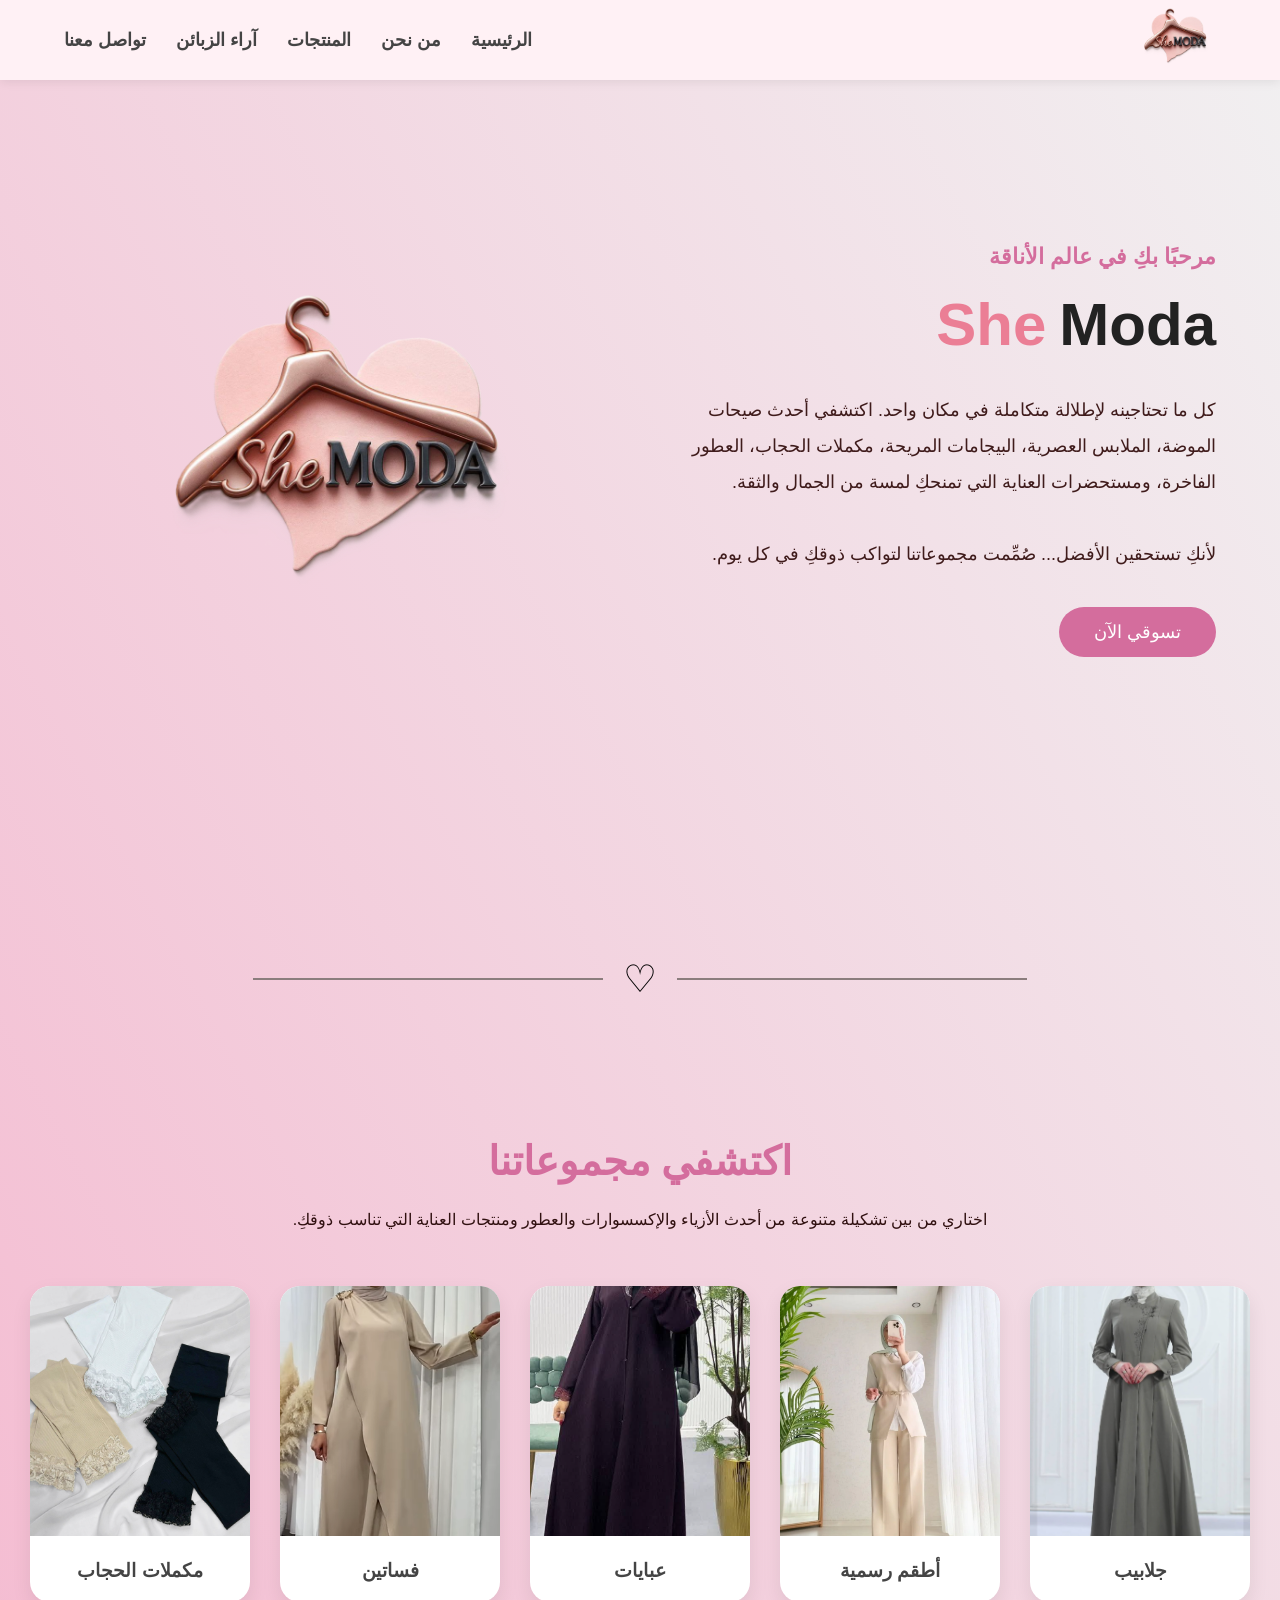
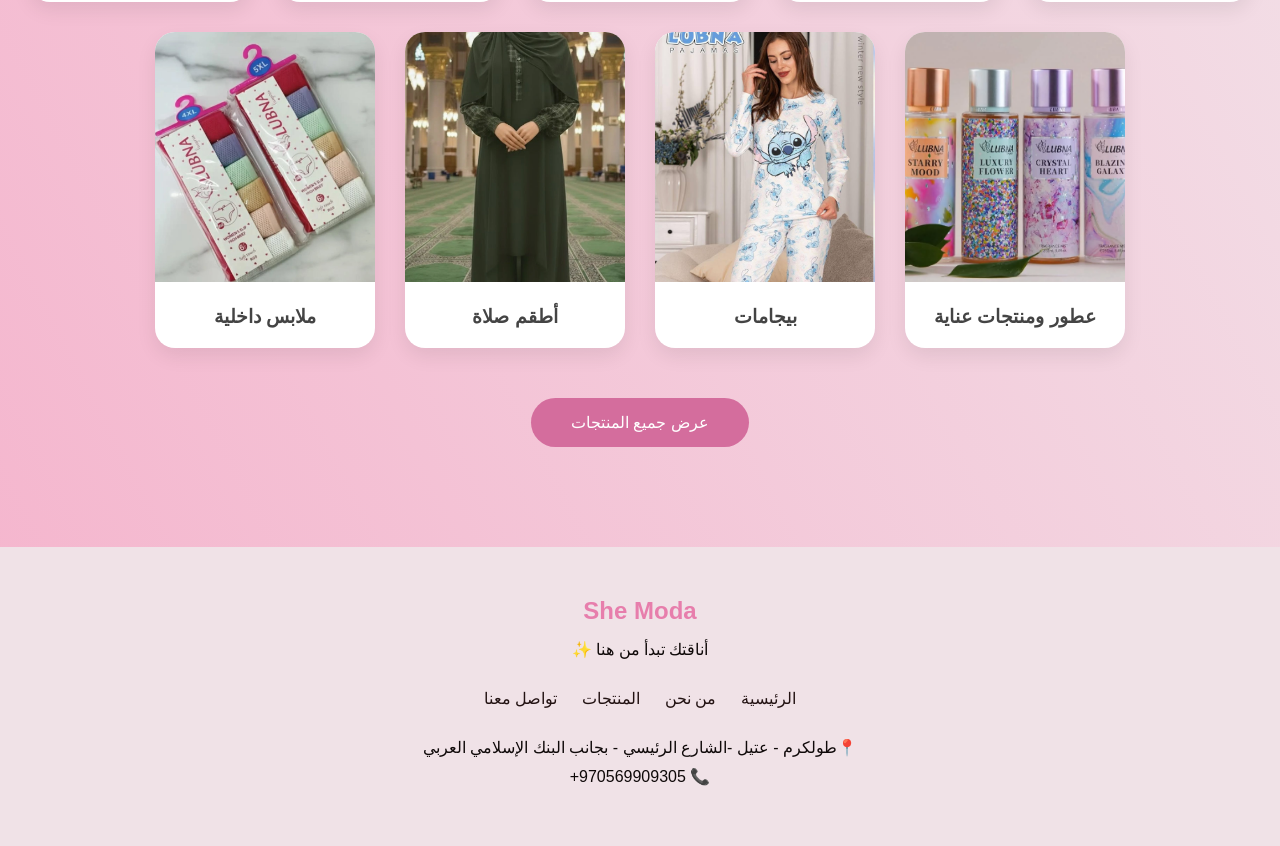
==== index.html @ 82f074d9 "Add files via upload" ====
<!DOCTYPE html>
<html lang="ar" dir="rtl">
<head>
    <meta charset="UTF-8">
    <meta name="viewport" content="width=device-width, initial-scale=1.0">
    <title>she moda</title>
    <link rel="stylesheet" href="style.css">
</head>

<body>

    <!-- Header -->
    <header>
        <nav class="container">
            <div class="logo">
                <img src="Untitled.png" alt="Logo">
            </div>

            <ul>
                <li><a href="#Home">الرئيسية</a></li>
                <li><a href="about.html">من نحن</a></li>
                <li><a href="#Products">المنتجات</a></li>
                <li><a href="customers.html">آراء الزبائن</a></li>
                <li><a href="contact.html">تواصل معنا</a></li>
            </ul>

        </nav>
    </header>

    <!-- Home -->

    <section id="Home" class="container">

        <div class="text">

            <h4>مرحبًا بكِ في عالم الأناقة</h4>

            <h1 class="brand-name">
    <span class="pink">She</span>
    <span class="black">Moda</span>
</h1>

            <p>
                كل ما تحتاجينه لإطلالة متكاملة في مكان واحد.
                اكتشفي أحدث صيحات الموضة، الملابس العصرية،
                البيجامات المريحة، مكملات الحجاب، العطور الفاخرة،
                ومستحضرات العناية التي تمنحكِ لمسة من الجمال والثقة.
                <br><br>
                لأنكِ تستحقين الأفضل...
                صُمِّمت مجموعاتنا لتواكب ذوقكِ في كل يوم.
            </p>

            <a href="#Products" class="btn">تسوقي الآن</a>

        </div>

        <div class="image">
            <img src="Untitled.png" alt="Fashion">
        </div>

    </section>

    <div class="divider">
    <span></span>
    <div class="heart">♡</div>
    <span></span>
</div>
    
    <section id="Categories">

    <h2 class="section-title">اكتشفي مجموعاتنا</h2>

    <p class="section-text">
        اختاري من بين تشكيلة متنوعة من أحدث الأزياء والإكسسوارات
        والعطور ومنتجات العناية التي تناسب ذوقكِ.
    </p>

    <div class="cards">

        <div class="card">
            <img src="جلباب.png" alt="">
            <h3>جلابيب</h3>
        </div>

        <div class="card">
            <img src="طقم.png" alt="">
            <h3>أطقم رسمية</h3>
        </div>

        <div class="card">
            <img src="عباية.png" alt="">
            <h3>عبايات</h3>
        </div>

        <div class="card">
            <img src="فستان.png" alt="">
            <h3>فساتين</h3>
        </div>

        <div class="card">
            <img src="معاصم.png" alt="">
            <h3>مكملات الحجاب</h3>
        </div>

        <div class="card">
            <img src="عطر.png" alt="">
            <h3>عطور ومنتجات عناية</h3>
        </div>

        <div class="card">
            <img src="بيجامة.png" alt="">
            <h3>بيجامات</h3>
        </div>

        <div class="card">
            <img src="اطقم صلاة.png" alt="">
            <h3>أطقم صلاة</h3>
        </div>

        <div class="card">
            <img src="ملابس داخلية.png" alt="">
            <h3>ملابس داخلية</h3>
        </div>
    </div>

    <a href="#Products" class="shop-btn">
        عرض جميع المنتجات
    </a>

</section>

<footer>

    <div class="footer-content">

        <h2>She Moda</h2>

        <p>أناقتك تبدأ من هنا ✨</p>

        <ul>

            <li><a href="#Home">الرئيسية</a></li>

            <li><a href="about.html">من نحن</a></li>

            <li><a href="#Products">المنتجات</a></li>

            <li><a href="contact.html">تواصل معنا</a></li>

        </ul>

        <p>📍طولكرم - عتيل -الشارع الرئيسي - بجانب البنك الإسلامي العربي</p>
        <p>📞 970569909305+ </p>

    </div>

</footer>

</body>
</html>
---- style.css ----
@import url('https://fonts.googleapis.com/css2?family=Allura&display=swap');
*{
  margin:0;
    padding:0;
    box-sizing:border-box;
    font-family:'Cairo',sans-serif;
    scroll-behavior:smooth;
}

body{
    background:linear-gradient(to top right, #f5b3cc , #f1f0f1 );
    color:#333;
}

/* Container */

.container{
    width:90%;
    margin:auto;
}

/* Header */

header{
    width:100%;
    background:#fff1f5;
    box-shadow:0 2px 10px rgba(0,0,0,.08);
    position:fixed;
    top:0;
    right:0;
    z-index:1000;
}

nav{
    display:flex;
    justify-content:space-between;
    align-items:center;
    height:80px;
}

.logo img{
    width:80px;
    height:80px;
    border-radius:50%;
    object-fit:cover;
}

nav ul{
    display:flex;
    list-style:none;
    gap:30px;
}

nav ul li a{
    text-decoration:none;
    color:#444;
    font-size:18px;
    font-weight:600;
    transition:.3s;
}

nav ul li a:hover{
    color:#d46d9d;
}

/* Home */

#Home{
    display:flex;
    justify-content:space-between;
    align-items:center;
    min-height:100vh;
    gap:50px;
}

.text{
    flex:1;
}

.text h4{
    color:#d46d9d;
    font-size:22px;
}

.text h1{
    font-size:60px;
    margin:20px 0;
    color:#222;
}

.text p{
    font-size:18px;
    line-height:2;
    color:#3f1b1b;
    margin-bottom:35px;
}

.btn{
    display:inline-block;
    text-decoration:none;
    background:#d46d9d;
    color:white;
    padding:14px 35px;
    border-radius:30px;
    font-size:18px;
    transition:.3s;
}

.btn:hover{
    background:#b84f80;
}

.image{
    flex:1;
    text-align:center;
}

.image img{
    width:600%;
    max-width:500px;
    border-radius:20px;
}

/* Responsive */

@media(max-width:900px){

    nav{
        flex-direction:column;
        height:auto;
        padding:20px 0;
    }

    nav ul{
        flex-wrap:wrap;
        justify-content:center;
        gap:15px;
        margin-top:15px;
    }

    #Home{
        flex-direction:column-reverse;
        text-align:center;
        padding-top:180px;
    }

    .text h1{
        font-size:45px;
    }

    .image img{
        width:90%;
    }

}

.brand-name{
    font-family:'Allura', cursive;
    font-size:95px;
}

.brand-name .pink{
    color:#eb7e95;
}

.brand-name .black{
    color:#222;
}

/*==========================
      Categories
==========================*/

#Categories{

    padding:100px 0;
    text-align:center;

}

.section-title{

    font-size:40px;
    color:#d46d9d;
    margin-bottom:20px;

}

.section-text{

    width:70%;
    margin:auto;
    color:#301010;
    line-height:2;
    margin-bottom:50px;

}

.cards{

    display:flex;
    justify-content:center;
    gap:30px;
    flex-wrap:wrap;

}

.card{

    width:220px;
    background:white;
    border-radius:20px;
    overflow:hidden;
    box-shadow:0 8px 20px rgba(0,0,0,.08);
    transition:.4s;

}

.card:hover{

    transform:translateY(-10px);

}

.card img{

    width:100%;
    height:250px;
    object-fit:cover;

}

.card h3{

    padding:20px;
    color:#444;

}

.shop-btn{

    display:inline-block;
    margin-top:50px;
    padding:15px 40px;
    background:#d46d9d;
    color:white;
    text-decoration:none;
    border-radius:30px;
    transition:.3s;

}

.shop-btn:hover{

    background:#b95083;

}

/*==========================
        Footer
==========================*/

footer{

    background:#f0e2e7;
    color:rgb(15, 9, 9);
    text-align:center;
    padding:50px 20px;

}

.footer-content h2{

    color:#e77eac;
    margin-bottom:15px;

}

.footer-content p{

    margin:10px 0;

}

.footer-content ul{

    display:flex;
    justify-content:center;
    gap:25px;
    list-style:none;
    margin:30px 0;

}

.footer-content ul a{

    color:rgb(34, 18, 18);
    text-decoration:none;
}

.footer-content ul a:hover{

    color:#c93667;
}

.divider {
    width: 85%;
    margin: 60px auto 40px;
    display: flex;
    align-items: center;
    justify-content: center;
    gap: 20px;
}

.divider span {
    height: 2px;
    background-color: #8b7d7d;
    flex: 1;
    max-width: 350px;
}

.heart {
    font-size: 38px;
    color: #000;
    line-height: 1;
    font-family: Arial, sans-serif;
}

/*=========================
        About Page
=========================*/

.about-page{

    padding-top:150px;
    padding-bottom:80px;

    text-align:center;

}

.about-page h4{

    color:#d46d9d;

    font-size:26px;

    margin-bottom:25px;

}

.about-image{

    width:230px;

    border-radius:25px;

    margin-bottom:25px;

    box-shadow:0 8px 20px rgba(0,0,0,.1);

}

.about-page p{

    width:75%;

    margin:25px auto;

    line-height:2;

    font-size:20px;

    color:#444;

}

.about-buttons{

    display:flex;

    justify-content:center;

    gap:25px;

    margin-top:60px;

    flex-wrap:wrap;

}

.about-btn{

    text-decoration:none;

    background:#d46d9d;

    color:white;

    padding:15px 35px;

    border-radius:40px;

    font-size:19px;

    font-weight:bold;

    transition:.3s;

    box-shadow:0 8px 18px rgba(0,0,0,.12);

}

.about-btn:hover{

    background:#b84f80;

    transform:translateY(-5px);

}

.about-buttons{

    display:flex;
    justify-content:center;
    gap:25px;
    flex-wrap:wrap;

    margin-top:60px;
    margin-bottom:120px;
}

/*=========================
      Contact Page
=========================*/

.contact-page{

    padding-top:150px;
    padding-bottom:80px;

    text-align:center;

}

.contact-page h1{

    font-size:50px;
    color:#d46d9d;

}

.contact-text{

    margin:20px auto 50px;
    width:70%;
    font-size:20px;

}

.social-cards{

    display:flex;
    justify-content:center;
    gap:40px;
    flex-wrap:wrap;

}

.social-card{

    width:250px;
    padding:35px;

    background:white;

    border-radius:20px;

    text-decoration:none;

    color:#333;

    box-shadow:0 8px 20px rgba(0,0,0,.08);

    transition:.35s;

}

.social-card:hover{

    transform:translateY(-10px);

}

.social-card img{

    width:90px;
    margin-bottom:20px;

}

.social-card h3{

    font-size:24px;

}

/*=========================
      Customers Page
=========================*/

.customers-page{

    padding-top:150px;
    padding-bottom:100px;

    text-align:center;

}


.customers-page h1{

    color:#d46d9d;

    font-size:50px;

    margin-bottom:20px;

}


.customers-intro{

    font-size:20px;

    margin-bottom:60px;

}



.customer-cards{

    display:flex;

    justify-content:center;

    flex-wrap:wrap;

    gap:30px;

}



.customer-card{

    width:260px;

    background:white;

    padding:35px 25px;

    border-radius:20px;

    box-shadow:0 8px 20px rgba(0,0,0,.08);

    transition:.3s;

}



.customer-card:hover{

    transform:translateY(-8px);

}



.customer-card img{

    width:100px;

    height:100px;

    border-radius:50%;

    object-fit:cover;

    margin-bottom:20px;

}



.customer-card h3{

    color:#d46d9d;

    margin-bottom:15px;

}



.customer-card p{

    line-height:1.8;

    color:#555;

}
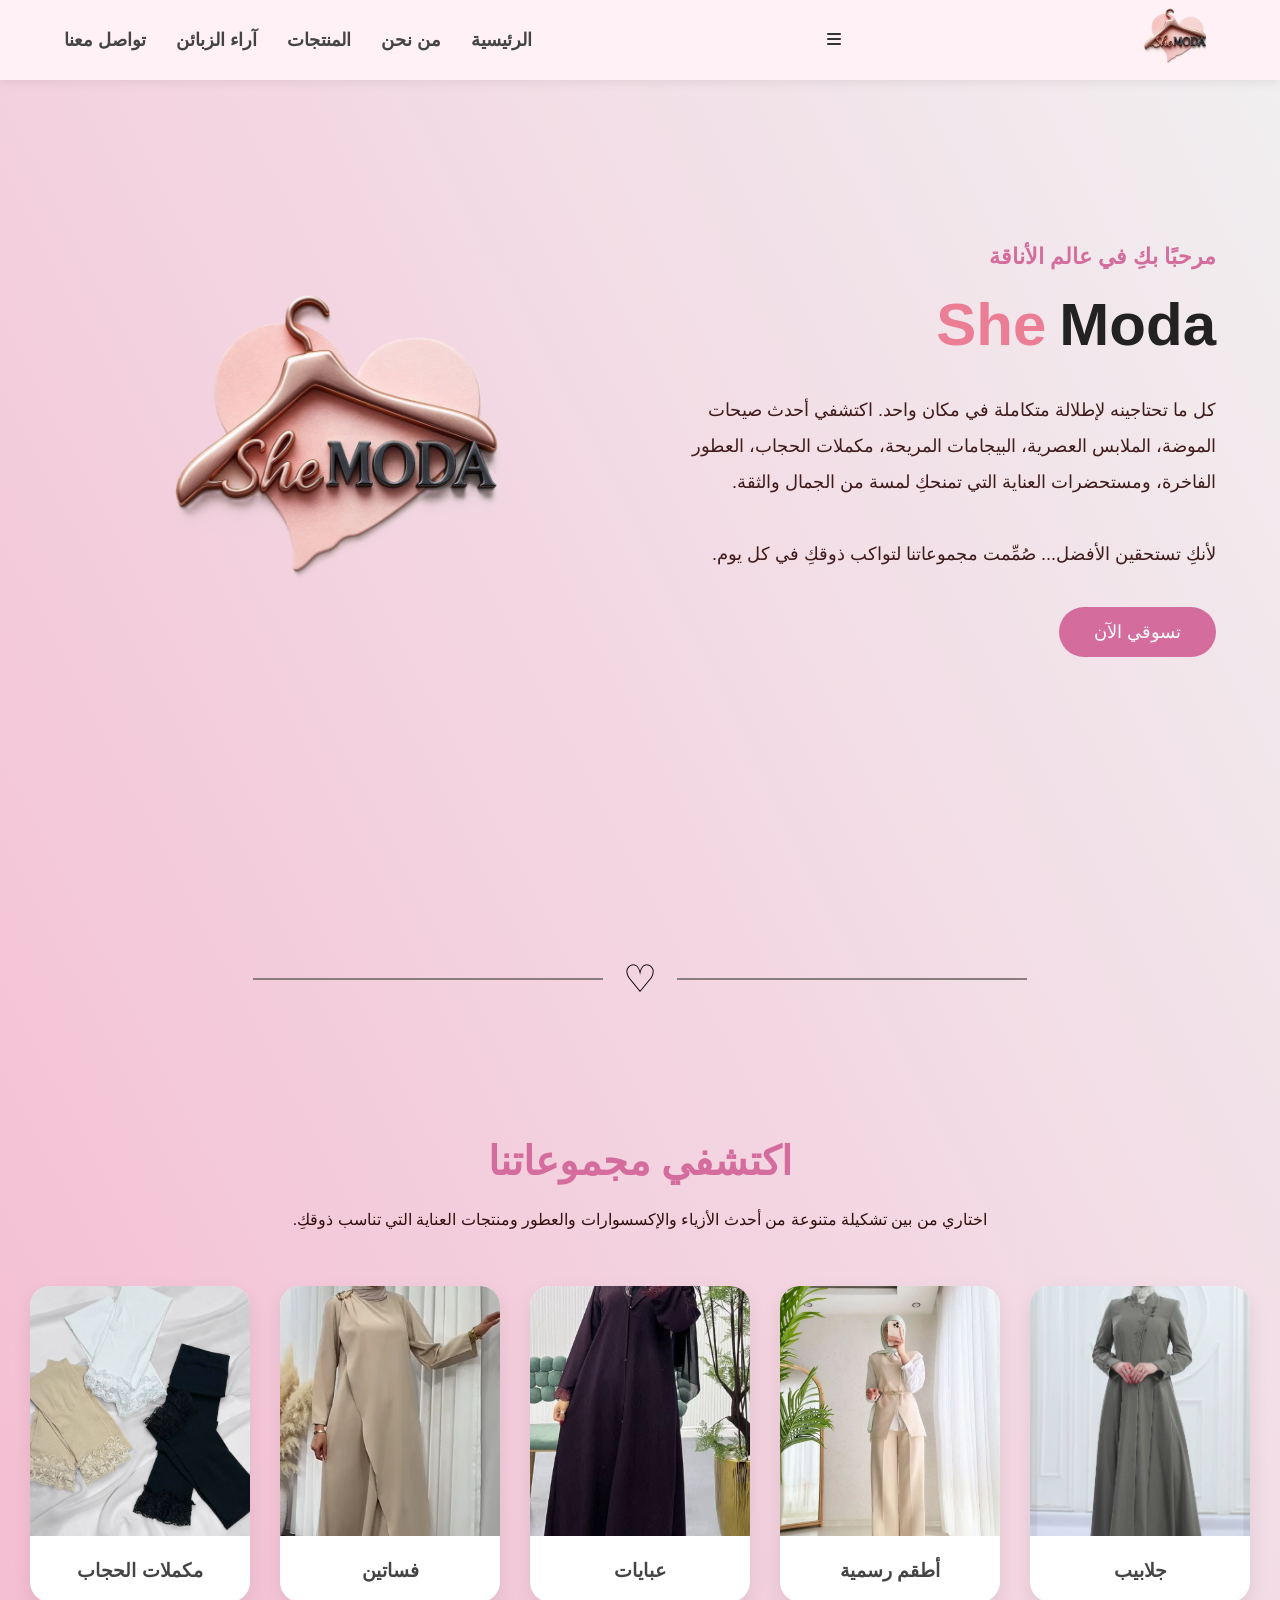
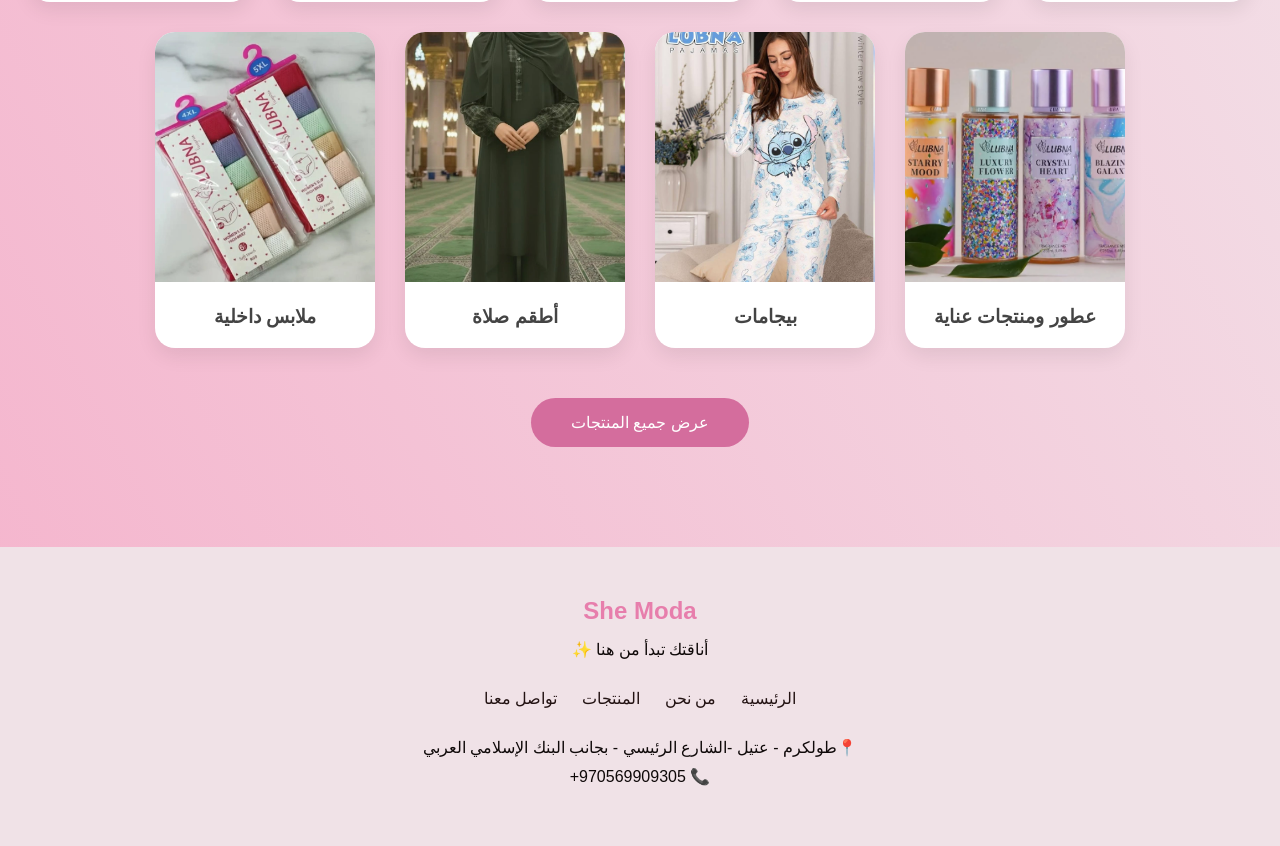
==== commit a5a36196: "index.html" ====
--- a/index.html
+++ b/index.html
@@ -4,9 +4,10 @@
     <meta charset="UTF-8">
     <meta name="viewport" content="width=device-width, initial-scale=1.0">
     <title>she moda</title>
+    <link rel="icon" type="image/png" href="Untitled.png">
     <link rel="stylesheet" href="style.css">
+    <link rel="stylesheet" href="https://cdnjs.cloudflare.com/ajax/libs/font-awesome/6.5.2/css/all.min.css">
 </head>
-
 <body>
 
     <!-- Header -->
@@ -15,6 +16,11 @@
             <div class="logo">
                 <img src="Untitled.png" alt="Logo">
             </div>
+            <div class="menu-btn">
+
+    <i class="fas fa-bars"></i>
+
+</div>
 
             <ul>
                 <li><a href="#Home">الرئيسية</a></li>
@@ -155,6 +161,6 @@
     </div>
 
 </footer>
-
+<script src="script.js"></script>
 </body>
-</html>+</html>
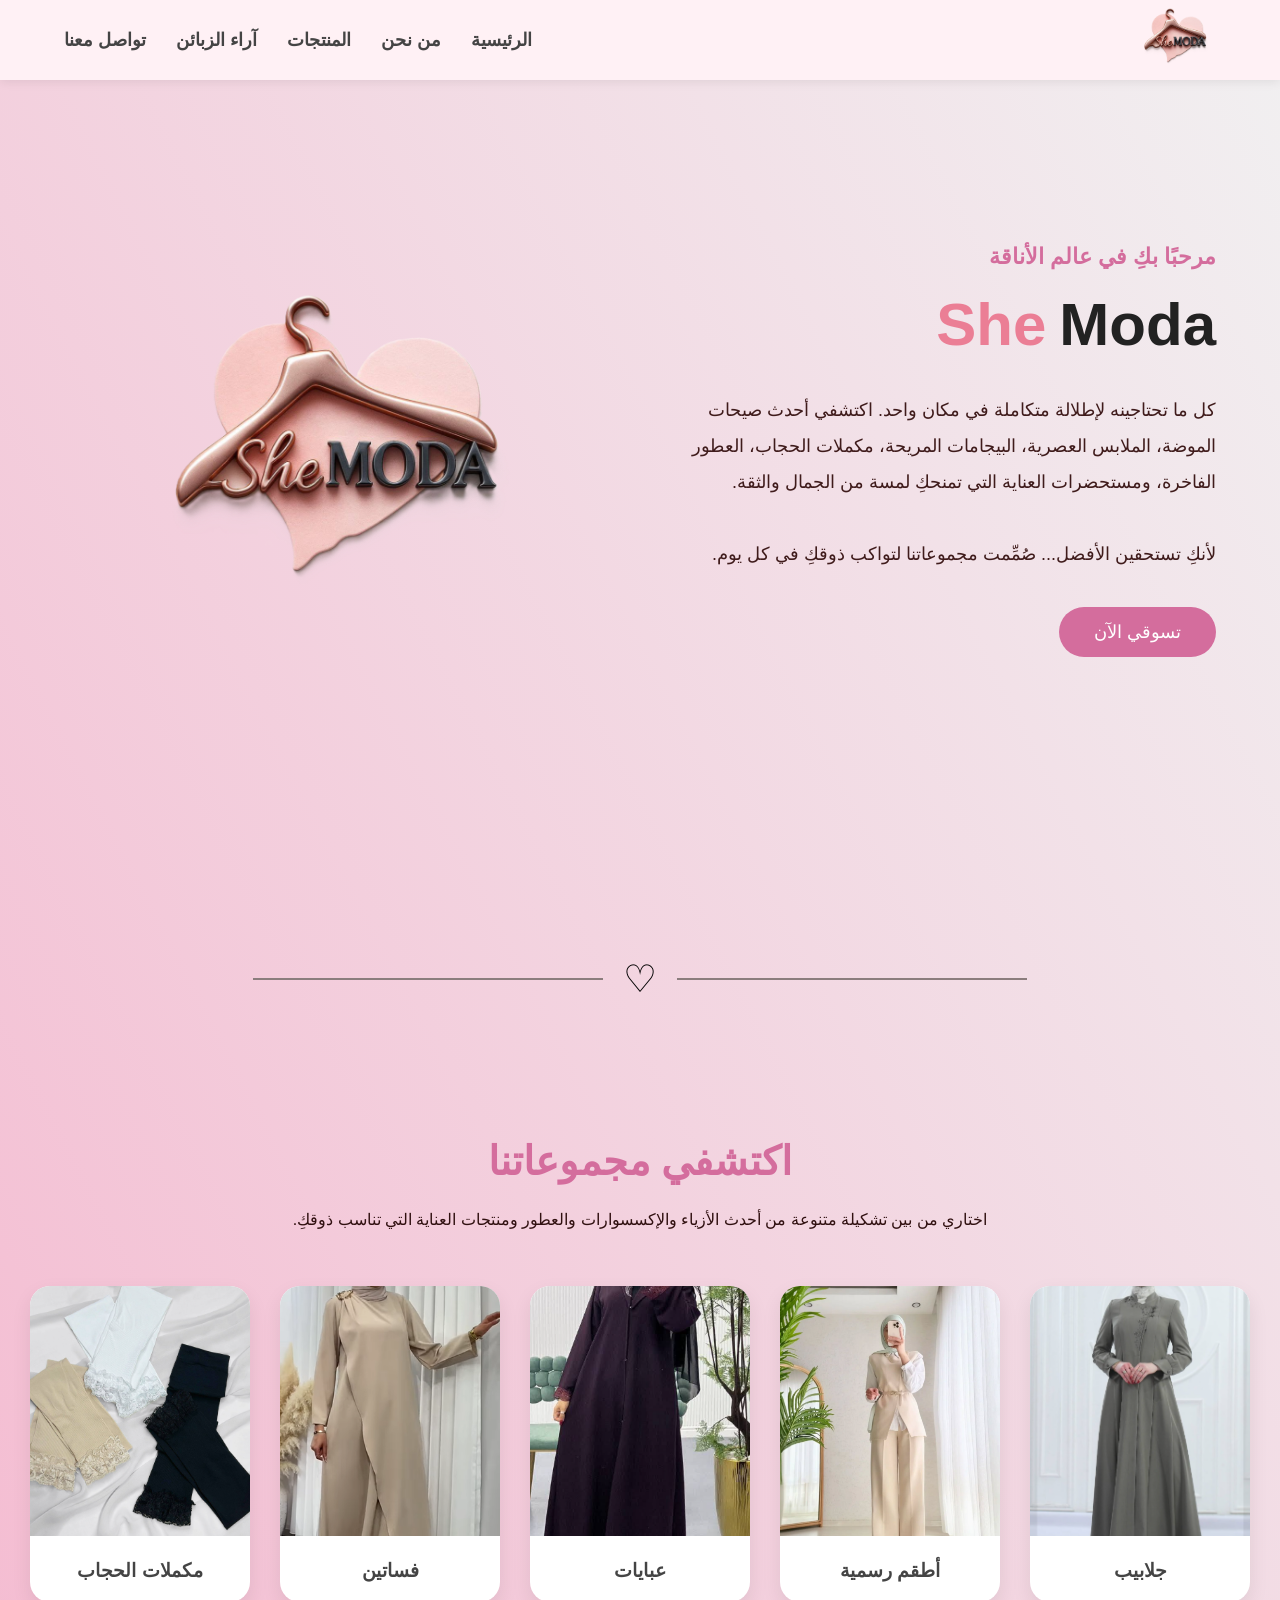
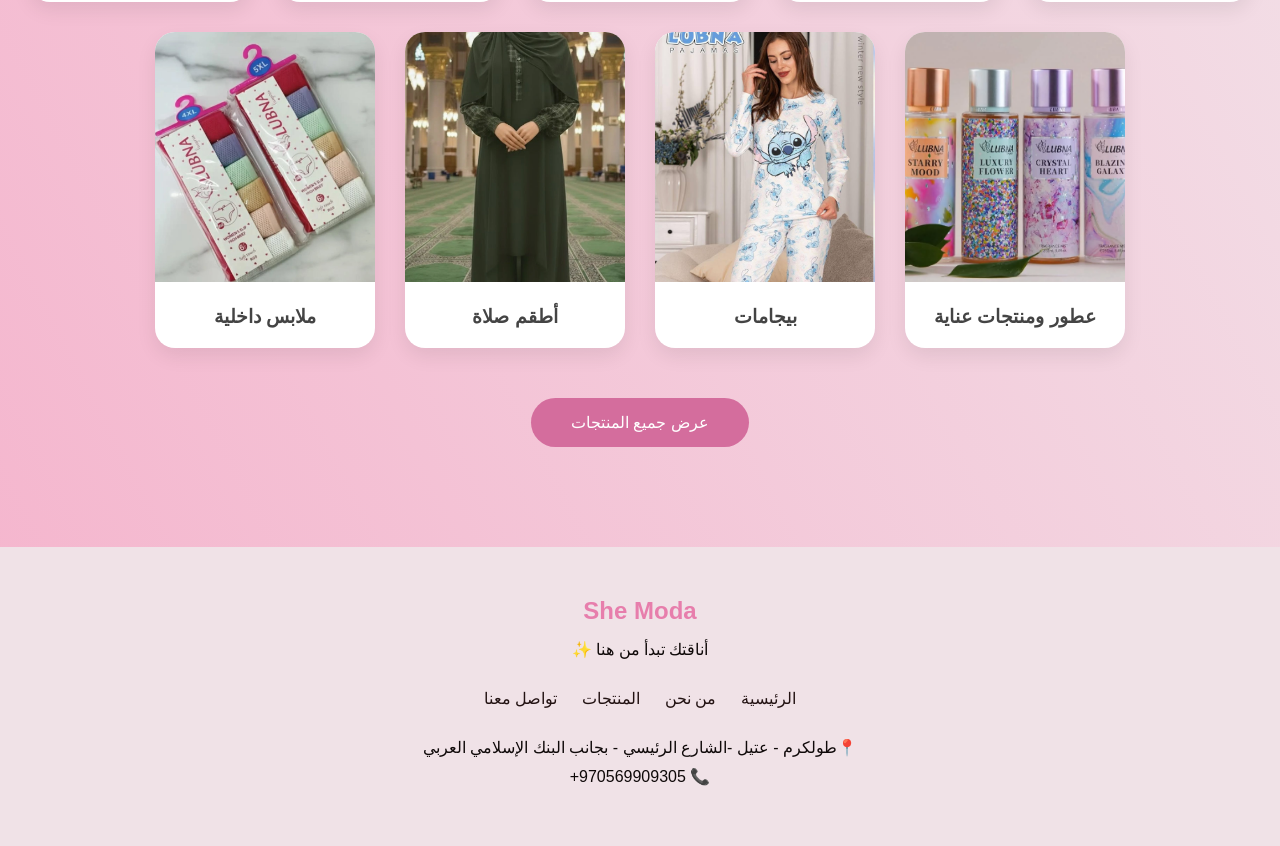
==== commit fe9f8a35: "index.html" ====
--- a/index.html
+++ b/index.html
@@ -16,13 +16,11 @@
             <div class="logo">
                 <img src="Untitled.png" alt="Logo">
             </div>
-            <div class="menu-btn">
-
+            <div class="menu-btn" id="menu-btn">
     <i class="fas fa-bars"></i>
-
 </div>
 
-            <ul>
+           <ul id="menu">
                 <li><a href="#Home">الرئيسية</a></li>
                 <li><a href="about.html">من نحن</a></li>
                 <li><a href="#Products">المنتجات</a></li>
--- a/style.css
+++ b/style.css
@@ -612,4 +612,80 @@
 
     color:#555;
 
-}+}
+
+/*=========================
+        Mobile Menu
+=========================*/
+
+.menu-btn{
+
+    display:none;
+
+    font-size:28px;
+
+    cursor:pointer;
+
+    color:#d46d9d;
+
+}
+
+
+
+@media (max-width:768px){
+
+    header{
+
+        height:80px;
+
+    }
+
+    nav{
+
+        height:80px;
+
+    }
+
+    .menu-btn{
+
+        display:block;
+
+    }
+
+    nav ul{
+
+        position:absolute;
+
+        top:80px;
+
+        right:0;
+
+        width:100%;
+
+        background:#fff1f5;
+
+        display:none;
+
+        flex-direction:column;
+
+        text-align:center;
+
+        padding:20px 0;
+
+        box-shadow:0 10px 20px rgba(0,0,0,.1);
+
+    }
+
+    nav ul.active{
+
+        display:flex;
+
+    }
+
+    nav ul li{
+
+        margin:15px 0;
+
+    }
+
+}
